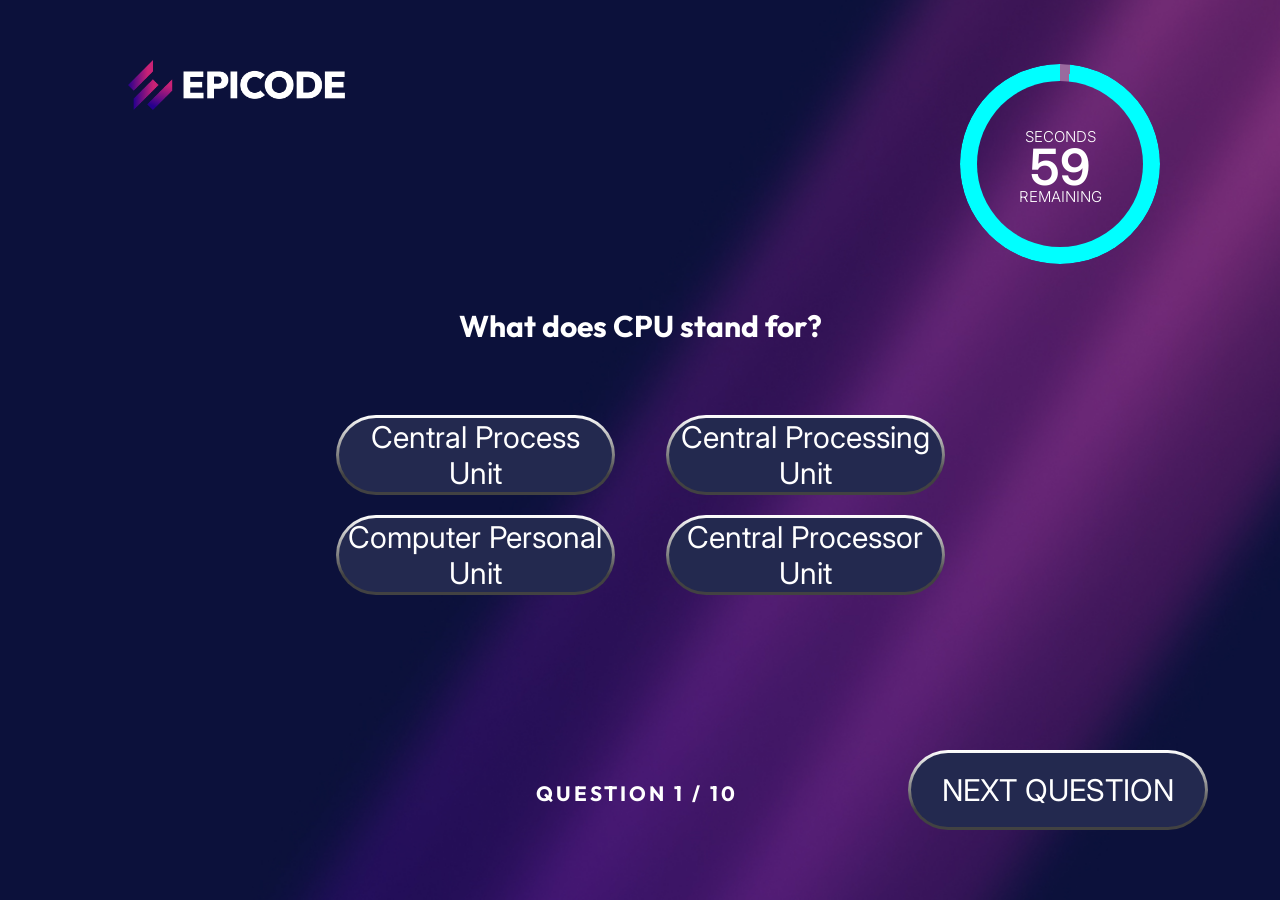
==== benchmark-page.html @ bcf931a9 "result page ciambella quasi completata (da sistemare css e null problem)" ====
<!DOCTYPE html>
<html lang="en">
  <head>
    <meta charset="UTF-8" />
    <meta name="viewport" content="width=device-width, initial-scale=1.0" />
    <link rel="stylesheet" href="./assets/css/style.css" />
    <link rel="stylesheet" href="./assets/css/BENCHMARKstyle.css" />
    <title>U1-W4-BW1-TEAM7(BenchMarkPage)</title>
  </head>
  <body>
    <header>
      <div id="logoContainer">
        <img src="./assets/img/epicode_logo.png" alt="epicode-logo" />
      </div>
      <div id="colorChanging"></div>
      <div id="benchmarkTimerContainer">
        <div id="benchmarkTimer" class="benchmarkTimer">
          <span>SECONDS</span>
          <span id="seconds"></span>
          <span>REMAINING</span>
        </div>
      </div>
    </header>
    <main>
      <h1 id="questionH1">QUI ANDRà LA DOMANDA</h1>
      <div id="containerOfBenchmarkButtonsContainer"></div>
    </main>
    <footer>
      <h5 id="questionCounter">QUESTION X <span>/ 10</span></h5>
      <button class="benchmarkAnswerButton" id="nextQuestionButton">NEXT QUESTION</button>
    </footer>
    <script type="module" src="./assets/JavaScript/script.js"></script>
  </body>
</html>
---- assets/css/style.css ----
@import url("https://fonts.googleapis.com/css2?family=Inter:ital,opsz,wght@0,14..32,100..900;1,14..32,100..900&family=Outfit:wght@100..900&display=swap");

* {
  box-sizing: border-box;
}

body {
  margin: 0;
  background-image: url(../img/bg.jpg);
  background-repeat: no-repeat;
  background-position: center;
  background-size: cover;
  color: white;
}

h1,
h2,
h3,
h4,
h5,
h6 {
  font-family: Outfit;
}

p,
span,
button {
  font-family: Inter;
}
---- assets/css/BENCHMARKstyle.css ----
#logoContainer {
  display: inline-block;
  padding: 60px 0px 0px 10%;
}

#logoContainer img {
  height: 50px;
}
#colorChanging {
  width: 200px;
  height: 200px;
  margin-right: 120px;
  content: "";
  position: absolute;
  inset: 0;
  border-radius: 150px;
  padding: 17px;
  mask: linear-gradient(#000 0 0) content-box, linear-gradient(#000 0 0);
  mask-composite: exclude;
  margin-left: 75%;
  margin-top: 4rem;
}
#benchmarkTimerContainer {
  width: 200px;
  height: 200px;
  margin: -47px 120px 0px 0px;
  text-align: center;
  margin-left: 75%;
}

#benchmarkTimer {
  font-size: 3rem;
  padding: 20px;
  border-radius: 10px;
  position: relative;
  top: 50%;
  left: 50%;
  transform: translate(-50%, -50%);
}

.benchmarkTimer span {
  font-size: 15px;
  font-weight: 300;
  display: block;
  line-height: 30px;
}

#seconds {
  font-weight: 600;
  font-size: 50px;
}

main {
  margin-top: 40px;
  text-align: center;
}

main h1 {
  font-size: 30px;
  max-width: 100%;
  margin: auto;
  margin-bottom: 70px;
}

#benchmarkButtonsContainer {
  display: grid;
  grid-template-columns: repeat(2, 1fr);
  grid-template-rows: repeat(2, 1fr);
  gap: 20px;
  max-width: 100%;
  margin: 20px 25% 150px 25%;
  place-items: center;
}

.benchmarkAnswerButton {
  font-size: 30px;
  color: white;
  background-color: #23294f;
  border-radius: 50px;
  border: 3px solid transparent;
  background: linear-gradient(#23294f, #23294f) padding-box, linear-gradient(0deg, rgba(66, 66, 66, 1) 25%, rgba(255, 255, 255, 1) 100%) border-box;
  overflow: hidden;
  width: 90%;
  height: 80px;
}

.benchmarkAnswerButton:hover {
  background-color: #b00087;
  background: linear-gradient(#b00087, #b00087) padding-box, linear-gradient(0deg, rgba(185, 21, 146, 1) 35%, rgba(255, 255, 255, 1) 100%) border-box;
}

.clickedButton {
  background-color: #b00087;
  background: linear-gradient(#b00087, #b00087) padding-box, linear-gradient(0deg, rgba(185, 21, 146, 1) 35%, rgba(255, 255, 255, 1) 100%) border-box;
}

#nextQuestionButton {
  max-width: 300px;
}

footer {
  text-align: center;
  font-size: 25px;
  font-weight: 100;
  letter-spacing: 3px;
}

footer h5 {
  display: inline-block;
  max-width: 100%;
  margin-left: 29rem;
  margin-right: 10rem;
}

footer span {
  color: #b51289;
}
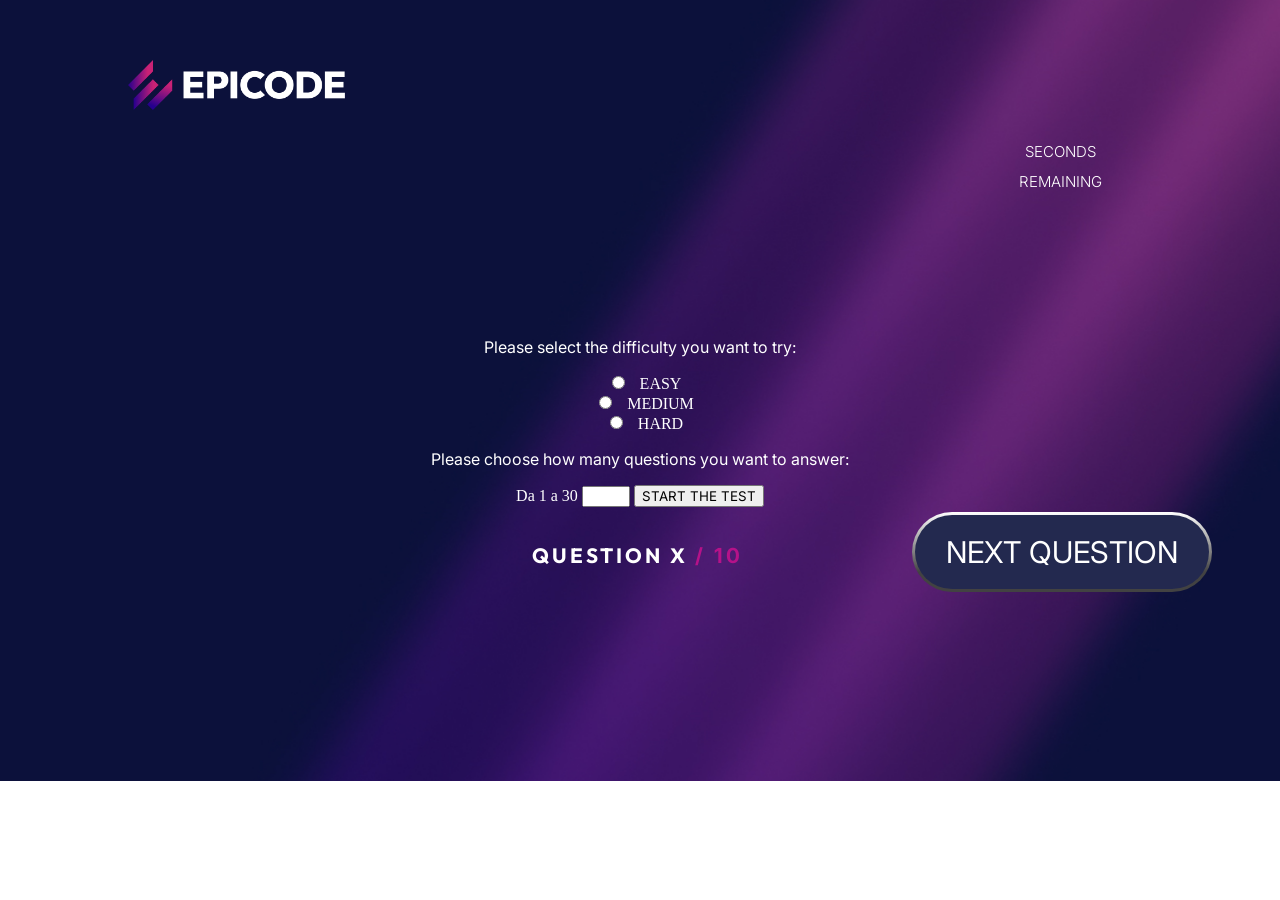
==== commit 12a2bb46: "aggiunta del form all'inizio del benchmark, per decidere domande e difficoltà" ====
--- a/benchmark-page.html
+++ b/benchmark-page.html
@@ -21,9 +21,25 @@
         </div>
       </div>
     </header>
+
     <main>
-      <h1 id="questionH1">QUI ANDRà LA DOMANDA</h1>
-      <div id="containerOfBenchmarkButtonsContainer"></div>
+      <h1 id="questionH1"></h1>
+      <div id="containerOfBenchmarkButtonsContainer">
+        <section id="formContainer">
+          <form id="formid">
+            <p>Please select the difficulty you want to try:</p>
+              <input type="radio" id="easyDiff" name="difficulty" value="easy" />   <label for="easyDiff">EASY</label><br />
+              <input type="radio" id="mediumDiff" name="difficulty" value="medium" />   <label for="mediumDiff">MEDIUM</label><br />
+              <input type="radio" id="hardDiff" name="difficulty" value="hard" />   <label for="hardDiff">HARD</label>
+
+            <p>Please choose how many questions you want to answer:</p>
+            <label for="numbOfQuestions"> Da 1 a 30</label>
+            <input id="numbOfQuestions" type="number" min="1" max="30" />
+
+            <button type="submit" id="startGameButton">START THE TEST</button>
+          </form>
+        </section>
+      </div>
     </main>
     <footer>
       <h5 id="questionCounter">QUESTION X <span>/ 10</span></h5>
--- a/assets/css/BENCHMARKstyle.css
+++ b/assets/css/BENCHMARKstyle.css
@@ -94,6 +94,16 @@
   background: linear-gradient(#b00087, #b00087) padding-box, linear-gradient(0deg, rgba(185, 21, 146, 1) 35%, rgba(255, 255, 255, 1) 100%) border-box;
 }
 
+.correctAnswer {
+  background-color: seagreen;
+  background: linear-gradient(seagreen, seagreen) padding-box, linear-gradient(0deg, rgb(4, 54, 10) 35%, rgba(255, 255, 255, 1) 100%) border-box;
+}
+
+.wrongAnswer {
+  background-color: crimson;
+  background: linear-gradient(crimson, crimson) padding-box, linear-gradient(0deg, rgb(114, 7, 7) 35%, rgba(255, 255, 255, 1) 100%) border-box;
+}
+
 #nextQuestionButton {
   max-width: 300px;
 }
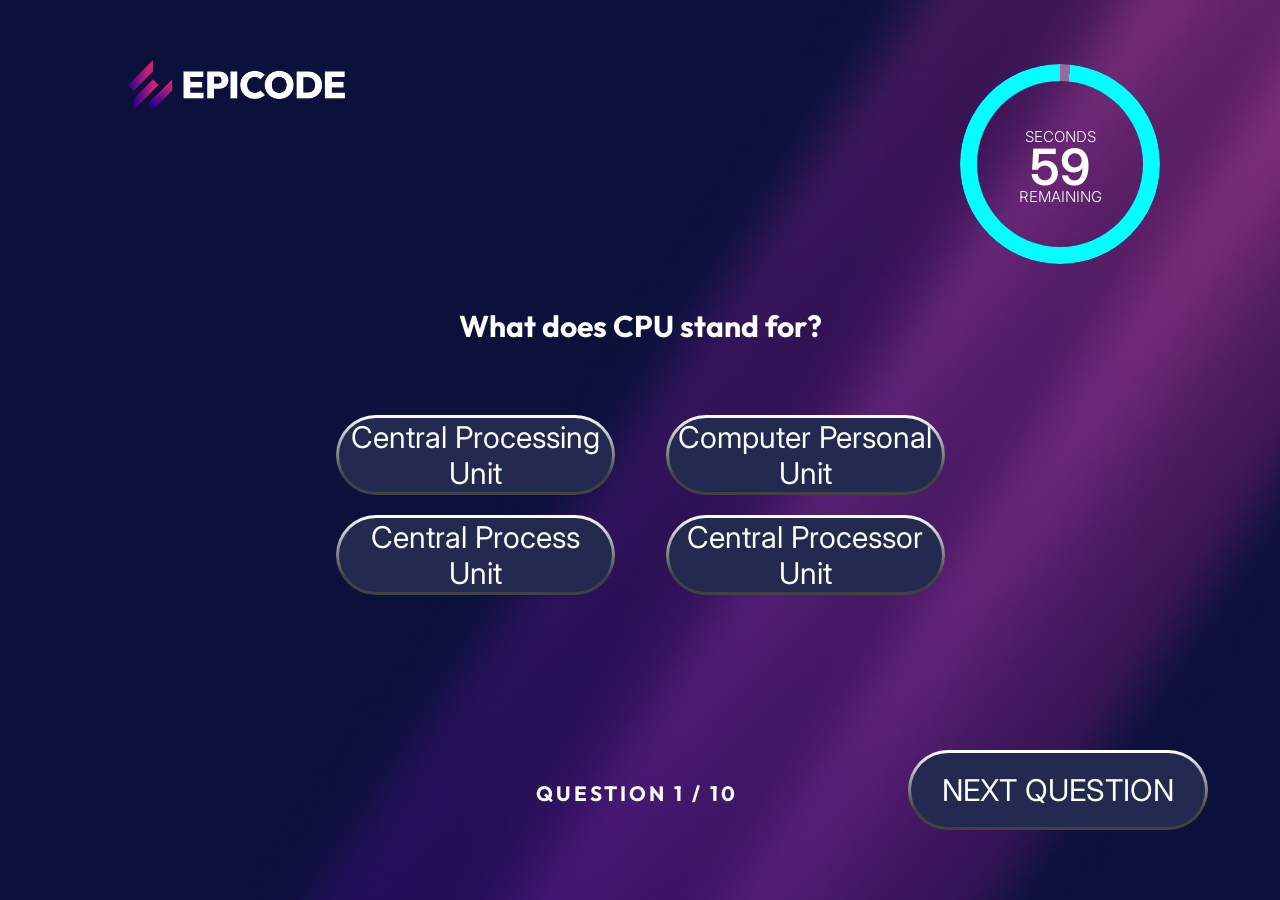
==== commit effe6451: "Merge branch 'develop' of https://github.com/MauroTuzzolino/U1-W5-BW1-TEAM7 into develop" ====
--- a/benchmark-page.html
+++ b/benchmark-page.html
@@ -21,25 +21,9 @@
         </div>
       </div>
     </header>
-
     <main>
-      <h1 id="questionH1"></h1>
-      <div id="containerOfBenchmarkButtonsContainer">
-        <section id="formContainer">
-          <form id="formid">
-            <p>Please select the difficulty you want to try:</p>
-              <input type="radio" id="easyDiff" name="difficulty" value="easy" />   <label for="easyDiff">EASY</label><br />
-              <input type="radio" id="mediumDiff" name="difficulty" value="medium" />   <label for="mediumDiff">MEDIUM</label><br />
-              <input type="radio" id="hardDiff" name="difficulty" value="hard" />   <label for="hardDiff">HARD</label>
-
-            <p>Please choose how many questions you want to answer:</p>
-            <label for="numbOfQuestions"> Da 1 a 30</label>
-            <input id="numbOfQuestions" type="number" min="1" max="30" />
-
-            <button type="submit" id="startGameButton">START THE TEST</button>
-          </form>
-        </section>
-      </div>
+      <h1 id="questionH1">QUI ANDRà LA DOMANDA</h1>
+      <div id="containerOfBenchmarkButtonsContainer"></div>
     </main>
     <footer>
       <h5 id="questionCounter">QUESTION X <span>/ 10</span></h5>
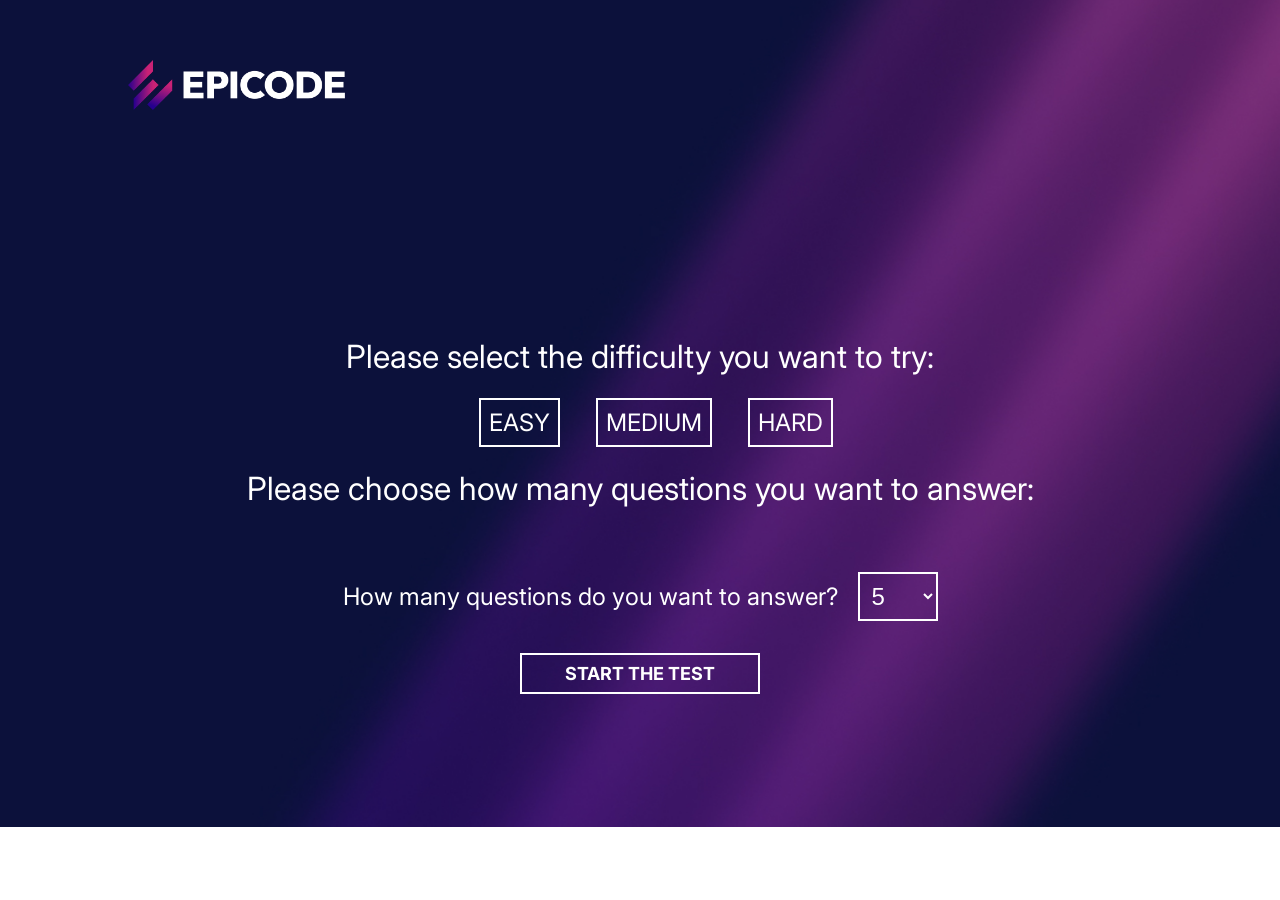
==== commit 0e1d46e1: "sistemazione css del form di inizio test" ====
--- a/benchmark-page.html
+++ b/benchmark-page.html
@@ -21,9 +21,32 @@
         </div>
       </div>
     </header>
+
     <main>
-      <h1 id="questionH1">QUI ANDRà LA DOMANDA</h1>
-      <div id="containerOfBenchmarkButtonsContainer"></div>
+      <h1 id="questionH1"></h1>
+      <div id="containerOfBenchmarkButtonsContainer">
+        <section id="formContainer">
+          <form id="formid">
+            <p>Please select the difficulty you want to try:</p>
+              <input type="radio" id="easyDiff" name="difficulty" value="easy" required />   <label for="easyDiff" id="labelEasy">EASY</label>  
+            <input type="radio" id="mediumDiff" name="difficulty" value="medium" required />   <label for="mediumDiff" id="labelMedium">MEDIUM</label>  
+            <input type="radio" id="hardDiff" name="difficulty" value="hard" required />   <label for="hardDiff" id="labelHard">HARD</label>
+
+            <p>Please choose how many questions you want to answer:</p>
+            <label for="numbOfQuestions">How many questions do you want to answer?</label>
+            <select id="numbOfQuestions">
+              <option value="5">5</option>
+              <option value="10">10</option>
+              <option value="15">15</option>
+              <option value="20">20</option>
+              <option value="25">25</option>
+              <option value="30">30</option>
+            </select>
+
+            <button type="submit" id="startGameButton">START THE TEST</button>
+          </form>
+        </section>
+      </div>
     </main>
     <footer>
       <h5 id="questionCounter">QUESTION X <span>/ 10</span></h5>
--- a/assets/css/BENCHMARKstyle.css
+++ b/assets/css/BENCHMARKstyle.css
@@ -29,6 +29,7 @@
 }
 
 #benchmarkTimer {
+  display: none;
   font-size: 3rem;
   padding: 20px;
   border-radius: 10px;
@@ -113,6 +114,7 @@
   font-size: 25px;
   font-weight: 100;
   letter-spacing: 3px;
+  display: none;
 }
 
 footer h5 {
@@ -125,3 +127,99 @@
 footer span {
   color: #b51289;
 }
+
+form {
+  font-family: Inter;
+}
+
+form p {
+  font-size: 2rem;
+}
+
+form label {
+  font-size: 1.5rem;
+}
+
+#labelEasy {
+  width: 5rem;
+  margin-top: 2rem;
+  margin-left: 1rem;
+  background: transparent;
+  border: 2px solid #fff;
+  color: #fff;
+  font-size: 1.5rem;
+  font-weight: 400;
+  padding: 0.5rem;
+}
+
+#labelEasy:hover {
+  color: green;
+  border-color: green;
+}
+
+#labelMedium {
+  width: 5rem;
+  margin-top: 2rem;
+  margin-left: 1rem;
+  background: transparent;
+  border: 2px solid #fff;
+  color: #fff;
+  font-size: 1.5rem;
+  font-weight: 400;
+  padding: 0.5rem;
+}
+
+#labelMedium:hover {
+  color: yellow;
+  border-color: yellow;
+}
+
+#labelHard {
+  width: 5rem;
+  margin-top: 2rem;
+  margin-left: 1rem;
+  background: transparent;
+  border: 2px solid #fff;
+  color: #fff;
+  font-size: 1.5rem;
+  font-weight: 400;
+  padding: 0.5rem;
+}
+
+#labelHard:hover {
+  color: red;
+  border-color: red;
+}
+
+input {
+  display: none;
+}
+
+#numbOfQuestions {
+  width: 5rem;
+  margin-top: 2rem;
+  margin-left: 1rem;
+  background: transparent;
+  border: 2px solid #fff;
+  color: #fff;
+  font-size: 1.5rem;
+  font-weight: 400;
+  padding: 0.5rem;
+}
+
+#numbOfQuestions option {
+  color: black;
+}
+
+#startGameButton {
+  display: block;
+  width: 15rem;
+  margin: auto;
+  margin-top: 2rem;
+  background: transparent;
+  border: 2px solid #fff;
+  color: #fff;
+  font-size: large;
+  font-weight: bold;
+  padding: 0.5rem;
+}
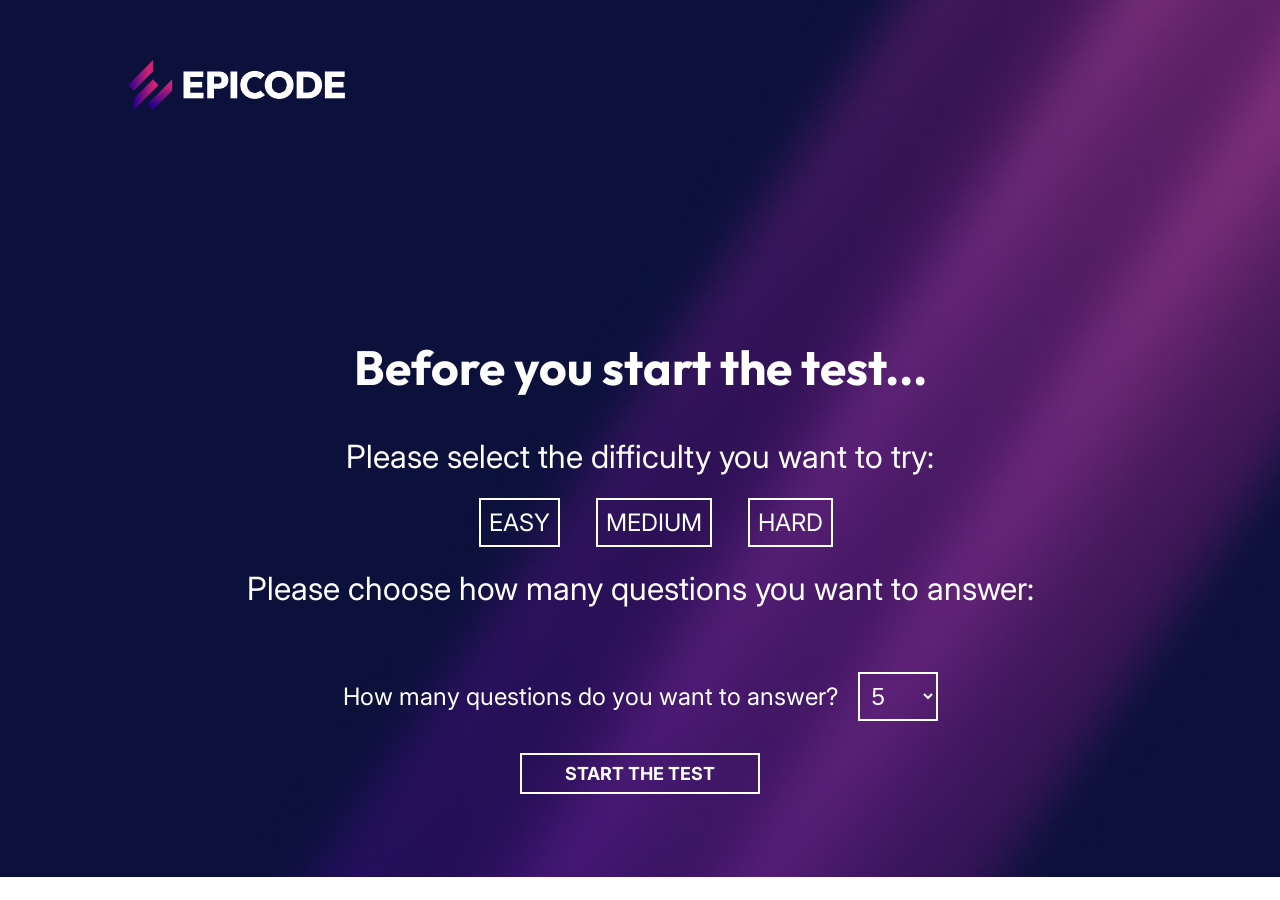
==== commit 281fbe6e: "Verifica risposta corretta e sbagliata nella result page" ====
--- a/benchmark-page.html
+++ b/benchmark-page.html
@@ -27,6 +27,7 @@
       <div id="containerOfBenchmarkButtonsContainer">
         <section id="formContainer">
           <form id="formid">
+            <h2>Before you start the test...</h2>
             <p>Please select the difficulty you want to try:</p>
               <input type="radio" id="easyDiff" name="difficulty" value="easy" required />   <label for="easyDiff" id="labelEasy">EASY</label>  
             <input type="radio" id="mediumDiff" name="difficulty" value="medium" required />   <label for="mediumDiff" id="labelMedium">MEDIUM</label>  
--- a/assets/css/style.css
+++ b/assets/css/style.css
@@ -24,6 +24,7 @@
 
 p,
 span,
-button {
+button,
+li {
   font-family: Inter;
 }
--- a/assets/css/BENCHMARKstyle.css
+++ b/assets/css/BENCHMARKstyle.css
@@ -132,6 +132,11 @@
   font-family: Inter;
 }
 
+form h2 {
+  font-size: 3rem;
+  margin-top: 0px;
+}
+
 form p {
   font-size: 2rem;
 }
@@ -145,8 +150,7 @@
   margin-top: 2rem;
   margin-left: 1rem;
   background: transparent;
-  border: 2px solid #fff;
-  color: #fff;
+  border: 2px solid;
   font-size: 1.5rem;
   font-weight: 400;
   padding: 0.5rem;
@@ -157,13 +161,17 @@
   border-color: green;
 }
 
+.labelEasy {
+  color: green;
+  border-color: green;
+}
+
 #labelMedium {
   width: 5rem;
   margin-top: 2rem;
   margin-left: 1rem;
   background: transparent;
-  border: 2px solid #fff;
-  color: #fff;
+  border: 2px solid;
   font-size: 1.5rem;
   font-weight: 400;
   padding: 0.5rem;
@@ -174,19 +182,28 @@
   border-color: yellow;
 }
 
+.labelMedium {
+  color: yellow;
+  border-color: yellow;
+}
+
 #labelHard {
   width: 5rem;
   margin-top: 2rem;
   margin-left: 1rem;
   background: transparent;
-  border: 2px solid #fff;
-  color: #fff;
+  border: 2px solid;
   font-size: 1.5rem;
   font-weight: 400;
   padding: 0.5rem;
 }
 
 #labelHard:hover {
+  color: red;
+  border-color: red;
+}
+
+.labelHard {
   color: red;
   border-color: red;
 }
@@ -223,3 +240,8 @@
   font-weight: bold;
   padding: 0.5rem;
 }
+
+#startGameButton:hover {
+  color: #00ffff;
+  border-color: #00ffff;
+}
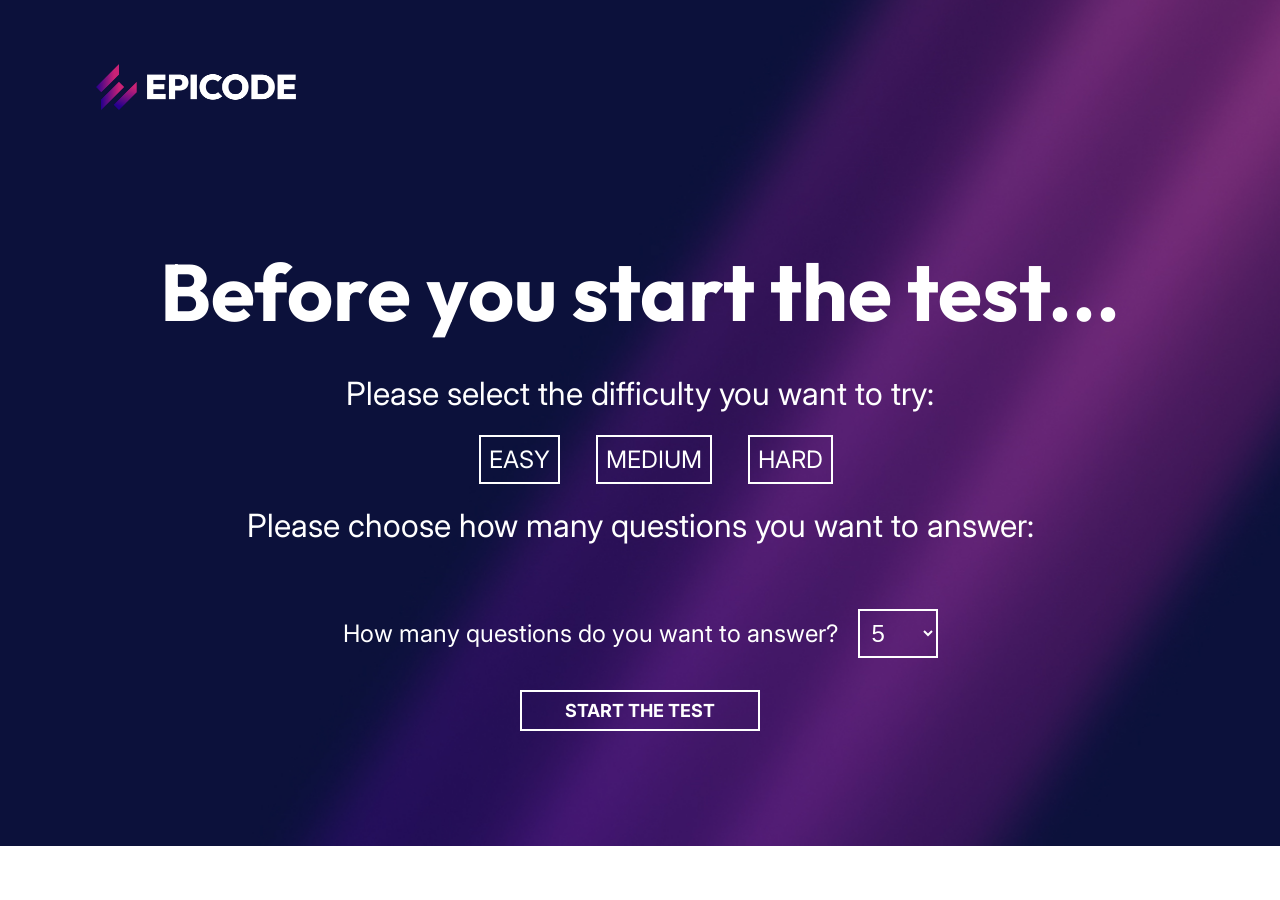
==== commit 8d0568f6: "aggiustamento colori sondaggio" ====
--- a/benchmark-page.html
+++ b/benchmark-page.html
@@ -12,6 +12,7 @@
       <div id="logoContainer">
         <img src="./assets/img/epicode_logo.png" alt="epicode-logo" />
       </div>
+
       <div id="colorChanging"></div>
       <div id="benchmarkTimerContainer">
         <div id="benchmarkTimer" class="benchmarkTimer">
@@ -26,8 +27,10 @@
       <h1 id="questionH1"></h1>
       <div id="containerOfBenchmarkButtonsContainer">
         <section id="formContainer">
+          <div id="h2Div">
+            <h2>Before you start the test...</h2>
+          </div>
           <form id="formid">
-            <h2>Before you start the test...</h2>
             <p>Please select the difficulty you want to try:</p>
               <input type="radio" id="easyDiff" name="difficulty" value="easy" required />   <label for="easyDiff" id="labelEasy">EASY</label>  
             <input type="radio" id="mediumDiff" name="difficulty" value="medium" required />   <label for="mediumDiff" id="labelMedium">MEDIUM</label>  
--- a/assets/css/style.css
+++ b/assets/css/style.css
@@ -25,6 +25,10 @@
 p,
 span,
 button,
-li {
+li,
+table,
+tr,
+th,
+td {
   font-family: Inter;
 }
--- a/assets/css/BENCHMARKstyle.css
+++ b/assets/css/BENCHMARKstyle.css
@@ -1,10 +1,11 @@
 #logoContainer {
   display: inline-block;
-  padding: 60px 0px 0px 10%;
+  margin-left: 6rem;
+  padding-top: 4rem;
 }
 
 #logoContainer img {
-  height: 50px;
+  width: 200px;
 }
 #colorChanging {
   width: 200px;
@@ -52,8 +53,8 @@
 }
 
 main {
+  text-align: center;
   margin-top: 40px;
-  text-align: center;
 }
 
 main h1 {
@@ -109,6 +110,16 @@
   max-width: 300px;
 }
 
+#h2Div {
+  margin-top: 4rem;
+  text-align: center;
+}
+
+h2 {
+  font-size: 5rem;
+  margin: 0;
+}
+
 footer {
   text-align: center;
   font-size: 25px;
@@ -128,15 +139,14 @@
   color: #b51289;
 }
 
+section {
+  margin-top: -6rem;
+}
+
 form {
   font-family: Inter;
 }
 
-form h2 {
-  font-size: 3rem;
-  margin-top: 0px;
-}
-
 form p {
   font-size: 2rem;
 }
@@ -157,13 +167,11 @@
 }
 
 #labelEasy:hover {
-  color: green;
-  border-color: green;
+  background-color: green;
 }
 
 .labelEasy {
-  color: green;
-  border-color: green;
+  background-color: green !important;
 }
 
 #labelMedium {
@@ -178,13 +186,11 @@
 }
 
 #labelMedium:hover {
-  color: yellow;
-  border-color: yellow;
+  background-color: rgb(185, 118, 29);
 }
 
 .labelMedium {
-  color: yellow;
-  border-color: yellow;
+  background-color: rgb(185, 118, 29) !important;
 }
 
 #labelHard {
@@ -199,13 +205,11 @@
 }
 
 #labelHard:hover {
-  color: red;
-  border-color: red;
+  background-color: crimson;
 }
 
 .labelHard {
-  color: red;
-  border-color: red;
+  background-color: crimson !important;
 }
 
 input {
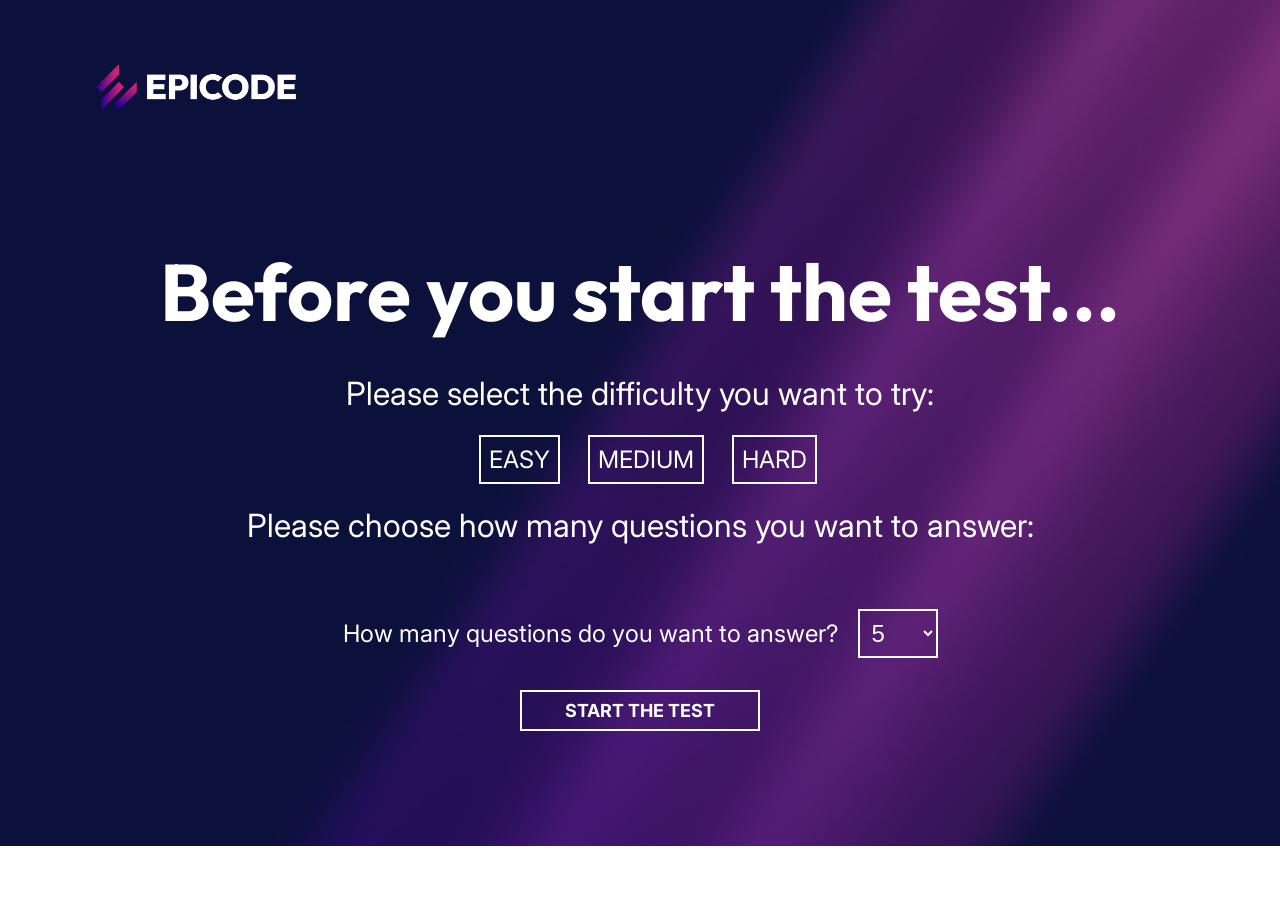
==== commit 85a7ad9d: "ultime piccolezze" ====
--- a/benchmark-page.html
+++ b/benchmark-page.html
@@ -5,7 +5,7 @@
     <meta name="viewport" content="width=device-width, initial-scale=1.0" />
     <link rel="stylesheet" href="./assets/css/style.css" />
     <link rel="stylesheet" href="./assets/css/BENCHMARKstyle.css" />
-    <title>U1-W4-BW1-TEAM7(BenchMarkPage)</title>
+    <title>BenchMarkPage</title>
   </head>
   <body>
     <header>
@@ -32,9 +32,9 @@
           </div>
           <form id="formid">
             <p>Please select the difficulty you want to try:</p>
-              <input type="radio" id="easyDiff" name="difficulty" value="easy" required />   <label for="easyDiff" id="labelEasy">EASY</label>  
-            <input type="radio" id="mediumDiff" name="difficulty" value="medium" required />   <label for="mediumDiff" id="labelMedium">MEDIUM</label>  
-            <input type="radio" id="hardDiff" name="difficulty" value="hard" required />   <label for="hardDiff" id="labelHard">HARD</label>
+            <input type="radio" id="easyDiff" name="difficulty" value="easy" required /> <label for="easyDiff" id="labelEasy">EASY</label>  
+            <input type="radio" id="mediumDiff" name="difficulty" value="medium" required /> <label for="mediumDiff" id="labelMedium">MEDIUM</label>  
+            <input type="radio" id="hardDiff" name="difficulty" value="hard" required /> <label for="hardDiff" id="labelHard">HARD</label>
 
             <p>Please choose how many questions you want to answer:</p>
             <label for="numbOfQuestions">How many questions do you want to answer?</label>
@@ -53,9 +53,9 @@
       </div>
     </main>
     <footer>
-      <h5 id="questionCounter">QUESTION X <span>/ 10</span></h5>
+      <h5 id="questionCounter"></h5>
       <button class="benchmarkAnswerButton" id="nextQuestionButton">NEXT QUESTION</button>
     </footer>
-    <script type="module" src="./assets/JavaScript/script.js"></script>
+    <script src="./assets/JavaScript/script.js"></script>
   </body>
 </html>
--- a/assets/css/BENCHMARKstyle.css
+++ b/assets/css/BENCHMARKstyle.css
@@ -108,6 +108,21 @@
 
 #nextQuestionButton {
   max-width: 300px;
+  background: transparent;
+  border: 2px solid #fff;
+  color: #fff;
+  font-size: large;
+  font-weight: bold;
+  padding: 0.5rem;
+}
+
+#nextQuestionButton:hover {
+  color: #00ffff;
+  border-color: #00ffff;
+}
+
+.nextClicked {
+  background: #014c96e0 !important;
 }
 
 #h2Div {
